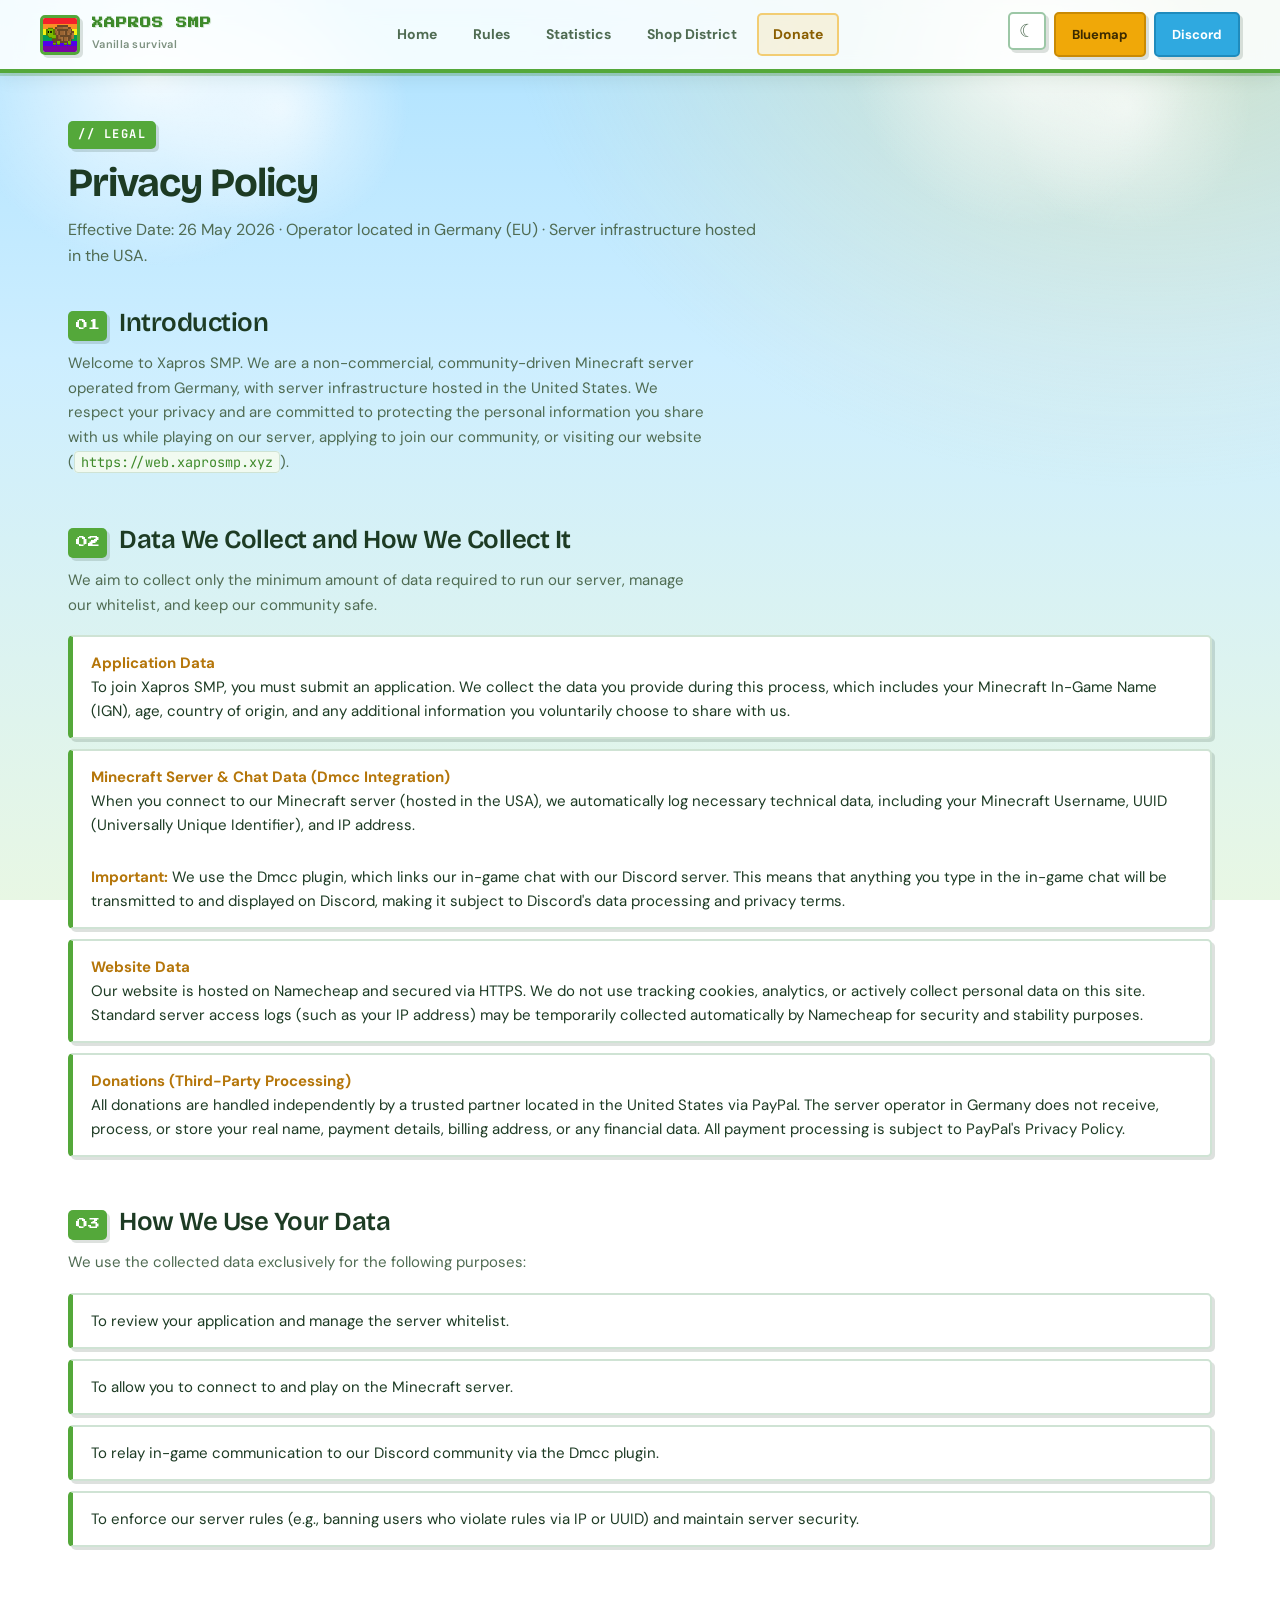
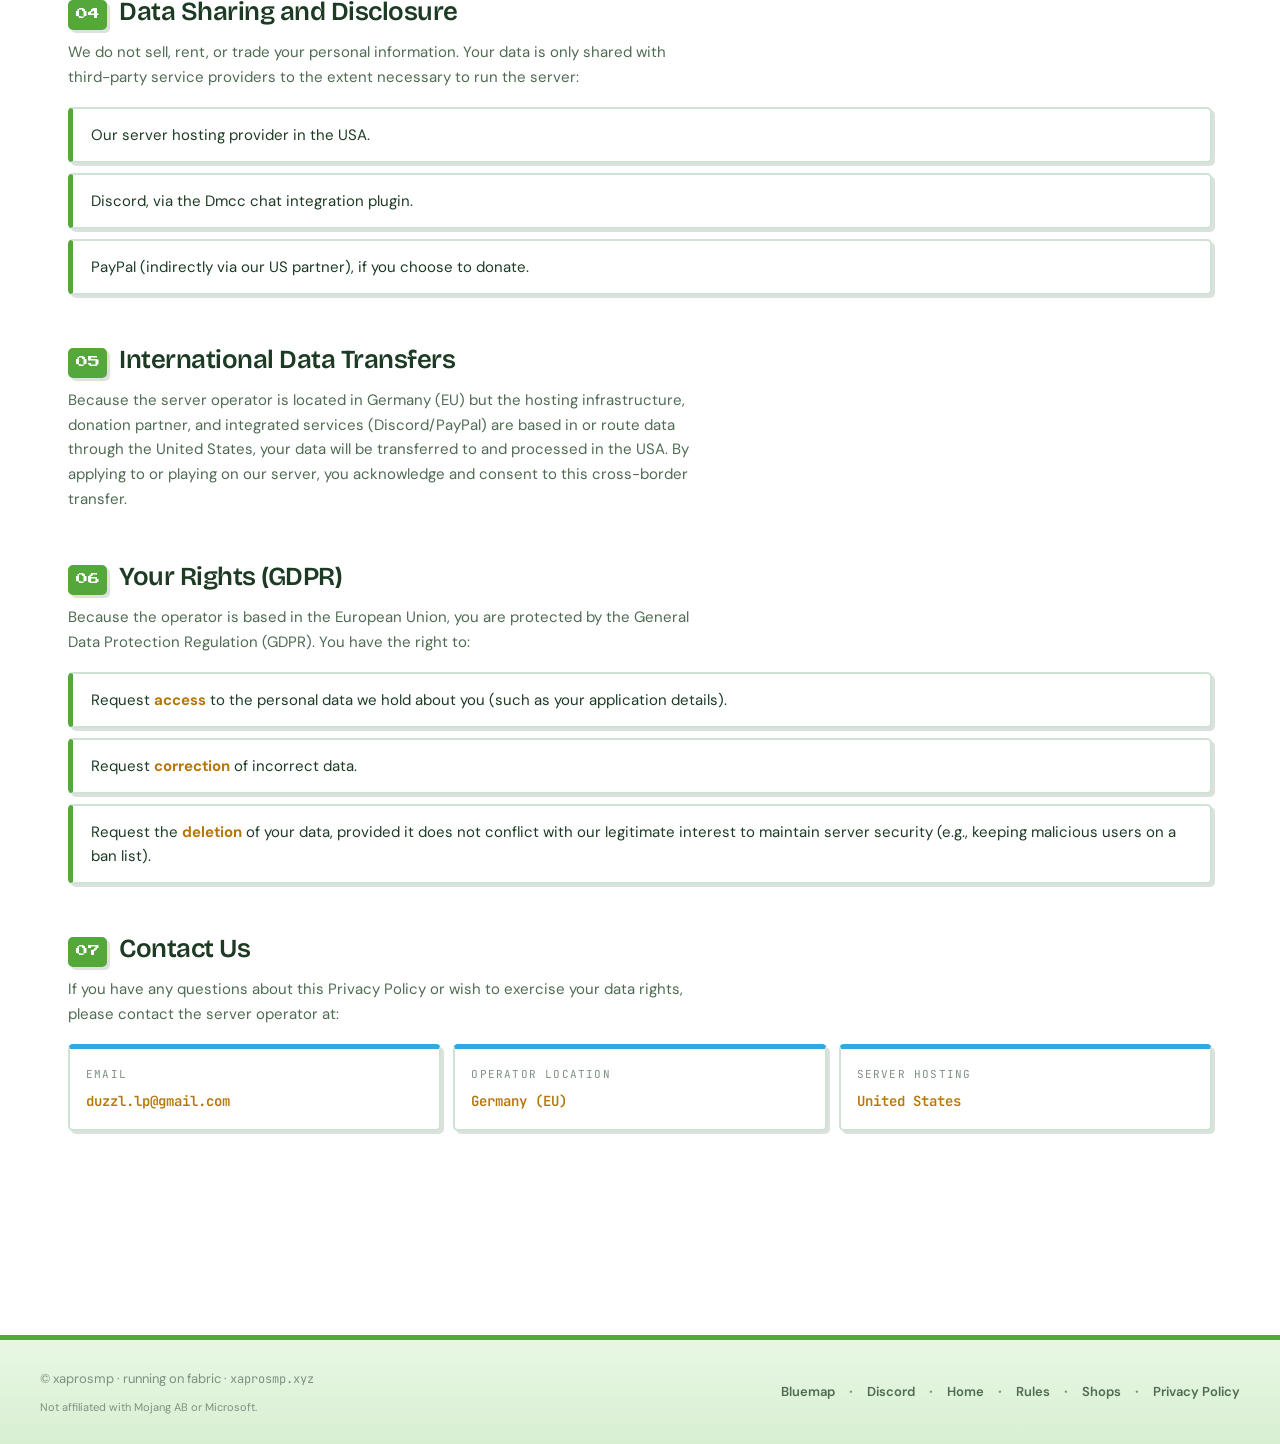
==== privacy/index.html @ b1204904 "Add files via upload" ====
<!DOCTYPE html>
<html lang="en">
<head>
<meta charset="UTF-8">
<meta name="viewport" content="width=device-width, initial-scale=1">
<title>Privacy Policy · xaprosmp</title>
<meta name="description" content="The privacy policy for xapros SMP and its website.">
<link rel="canonical" href="https://web.xaprosmp.xyz/privacy">
<link rel="icon" href="../img/logo.webp">
<link rel="preload" as="image" href="../img/logo.webp">
<link rel="preconnect" href="https://fonts.googleapis.com">
<link rel="preconnect" href="https://fonts.gstatic.com" crossorigin>
<link href="https://fonts.googleapis.com/css2?family=Cormorant+Garamond:wght@600;700&family=Bricolage+Grotesque:opsz,wght@12..96,400;12..96,500;12..96,600;12..96,700&family=DM+Sans:wght@400;500;600;700&family=JetBrains+Mono:wght@400;500&family=Press+Start+2P&display=swap" rel="stylesheet">
<link rel="stylesheet" href="../css/styles.css?v=7">
<script src="../js/theme.js"></script>
</head>
<body>

<header class="topbar">
  <div class="topbar-inner">
    <a href="../index.html" class="brand">
      <img src="../img/logo.webp" alt="xaprosmp logo">
      <div>
        <div class="wordmark">XAPROS SMP</div>
        <div class="tagline">Vanilla survival</div>
      </div>
    </a>
    <button class="nav-toggle" id="nav-toggle" aria-label="Toggle navigation" aria-expanded="false">
      <span></span><span></span><span></span>
    </button>
    <nav class="nav" id="nav">
      <a href="../index.html" class="nav-link">Home</a>
      <a href="../rules/" class="nav-link">Rules</a>
      <a href="../stats/" class="nav-link">Statistics</a>
      <a href="../shops/" class="nav-link">Shop District</a>
      <a href="../donate/" class="nav-link nav-link-gold">Donate</a>
    </nav>
    <div class="topbar-actions">
      <button class="theme-toggle" id="theme-toggle" aria-label="Toggle dark mode" title="Toggle dark mode"></button>
      <a href="https://map.xaprosmp.xyz" target="_blank" rel="noopener" class="btn btn-amber">Bluemap</a>
      <a href="#" target="_blank" rel="noopener" class="btn btn-blurple discord-link">Discord</a>
    </div>
  </div>
</header>

<main>

  <div class="section-head reveal">
    <div class="section-eyebrow">// legal</div>
    <h1 class="section-title">Privacy Policy</h1>
    <p class="section-sub">Effective Date: 26 May 2026 · Operator located in Germany (EU) · Server infrastructure hosted in the USA.</p>
  </div>

  <section class="rules-section reveal">
    <h2><span class="num">01</span> Introduction</h2>
    <p class="lede">Welcome to Xapros SMP. We are a non-commercial, community-driven Minecraft server operated from Germany, with server infrastructure hosted in the United States. We respect your privacy and are committed to protecting the personal information you share with us while playing on our server, applying to join our community, or visiting our website (<code class="inline-code">https://web.xaprosmp.xyz</code>).</p>
  </section>

  <section class="rules-section reveal">
    <h2><span class="num">02</span> Data We Collect and How We Collect It</h2>
    <p class="lede">We aim to collect only the minimum amount of data required to run our server, manage our whitelist, and keep our community safe.</p>

    <ul class="rules-list">
      <li>
        <strong>Application Data</strong><br>
        To join Xapros SMP, you must submit an application. We collect the data you provide during this process, which includes your Minecraft In-Game Name (IGN), age, country of origin, and any additional information you voluntarily choose to share with us.
      </li>
      <li>
        <strong>Minecraft Server &amp; Chat Data (Dmcc Integration)</strong><br>
        When you connect to our Minecraft server (hosted in the USA), we automatically log necessary technical data, including your Minecraft Username, UUID (Universally Unique Identifier), and IP address.
        <br><br>
        <span class="warn" style="display:inline-block;margin-top:4px"><strong>Important:</strong> We use the Dmcc plugin, which links our in-game chat with our Discord server. This means that anything you type in the in-game chat will be transmitted to and displayed on Discord, making it subject to Discord's data processing and privacy terms.</span>
      </li>
      <li>
        <strong>Website Data</strong><br>
        Our website is hosted on Namecheap and secured via HTTPS. We do not use tracking cookies, analytics, or actively collect personal data on this site. Standard server access logs (such as your IP address) may be temporarily collected automatically by Namecheap for security and stability purposes.
      </li>
      <li>
        <strong>Donations (Third-Party Processing)</strong><br>
        All donations are handled independently by a trusted partner located in the United States via PayPal. The server operator in Germany does not receive, process, or store your real name, payment details, billing address, or any financial data. All payment processing is subject to PayPal's Privacy Policy.
      </li>
    </ul>
  </section>

  <section class="rules-section reveal">
    <h2><span class="num">03</span> How We Use Your Data</h2>
    <p class="lede">We use the collected data exclusively for the following purposes:</p>
    <ul class="rules-list">
      <li>To review your application and manage the server whitelist.</li>
      <li>To allow you to connect to and play on the Minecraft server.</li>
      <li>To relay in-game communication to our Discord community via the Dmcc plugin.</li>
      <li>To enforce our server rules (e.g., banning users who violate rules via IP or UUID) and maintain server security.</li>
    </ul>
  </section>

  <section class="rules-section reveal">
    <h2><span class="num">04</span> Data Sharing and Disclosure</h2>
    <p class="lede">We do not sell, rent, or trade your personal information. Your data is only shared with third-party service providers to the extent necessary to run the server:</p>
    <ul class="rules-list">
      <li>Our server hosting provider in the USA.</li>
      <li>Discord, via the Dmcc chat integration plugin.</li>
      <li>PayPal (indirectly via our US partner), if you choose to donate.</li>
    </ul>
  </section>

  <section class="rules-section reveal">
    <h2><span class="num">05</span> International Data Transfers</h2>
    <p class="lede">Because the server operator is located in Germany (EU) but the hosting infrastructure, donation partner, and integrated services (Discord/PayPal) are based in or route data through the United States, your data will be transferred to and processed in the USA. By applying to or playing on our server, you acknowledge and consent to this cross-border transfer.</p>
  </section>

  <section class="rules-section reveal">
    <h2><span class="num">06</span> Your Rights (GDPR)</h2>
    <p class="lede">Because the operator is based in the European Union, you are protected by the General Data Protection Regulation (GDPR). You have the right to:</p>
    <ul class="rules-list">
      <li>Request <strong>access</strong> to the personal data we hold about you (such as your application details).</li>
      <li>Request <strong>correction</strong> of incorrect data.</li>
      <li>Request the <strong>deletion</strong> of your data, provided it does not conflict with our legitimate interest to maintain server security (e.g., keeping malicious users on a ban list).</li>
    </ul>
  </section>

  <section class="rules-section reveal">
    <h2><span class="num">07</span> Contact Us</h2>
    <p class="lede">If you have any questions about this Privacy Policy or wish to exercise your data rights, please contact the server operator at:</p>
    <ul class="info-grid">
      <li class="info-card">
        <div class="key">Email</div>
        <div class="val"><a href="mailto:duzzl.lp@gmail.com">duzzl.lp@gmail.com</a></div>
      </li>
      <li class="info-card">
        <div class="key">Operator location</div>
        <div class="val">Germany (EU)</div>
      </li>
      <li class="info-card">
        <div class="key">Server hosting</div>
        <div class="val">United States</div>
      </li>
    </ul>
  </section>

</main>

<footer class="footer">
  <div class="footer-inner">
    <div>
      © xaprosmp · running on fabric · <code>xaprosmp.xyz</code>
      <div class="disclaimer">Not affiliated with Mojang AB or Microsoft.</div>
    </div>
    <div class="footer-links">
      <a href="https://map.xaprosmp.xyz" target="_blank" rel="noopener">Bluemap</a>
      <a href="#" target="_blank" rel="noopener" class="discord-link">Discord</a>
      <a href="../index.html">Home</a>
      <a href="../rules/">Rules</a>
      <a href="../shops/">Shops</a>
      <a href="../privacy/">Privacy Policy</a>
    </div>
  </div>
</footer>

<script src="../js/config.js"></script>
<script src="../js/nav.js"></script>
</body>
</html>
---- css/styles.css ----
:root {
  /* Bright, friendly Minecraft palette — sky, grass, sun & dirt */
  --bg: #aee2ff;            /* daytime sky blue */
  --bg-2: #d6f0ff;          /* lighter sky */
  --surface: #ffffff;       /* clean white card */
  --surface-2: #f1faf0;     /* soft minty panel */
  --line: #cfe3d4;          /* gentle green-grey border */
  --line-2: #9cc7a6;        /* stronger grass border */

  --text: #1d3b24;          /* deep forest green, very readable */
  --text-dim: #4f6b52;      /* muted leaf */
  --text-faint: #7d9180;    /* faint sage */

  /* "violet" slot is now GRASS GREEN (primary accent) */
  --violet: #54a83a;
  --violet-bright: #3e8a2a;
  --violet-fill: rgba(84, 168, 58, 0.10);
  --violet-fill-hover: rgba(84, 168, 58, 0.20);

  /* "blurple" slot is now SKY / DIAMOND BLUE */
  --blurple: #2fa9e0;
  --blurple-fill: rgba(47, 169, 224, 0.10);
  --blurple-fill-hover: rgba(47, 169, 224, 0.20);

  /* sunny gold */
  --amber: #f0a808;
  --amber-fill: rgba(240, 168, 8, 0.12);
  --amber-fill-hover: rgba(240, 168, 8, 0.24);

  /* "pink" slot is now warm dirt/clay accent */
  --pink: #c98a4b;
  --pink-fill: rgba(201, 138, 75, 0.12);

  --green: #3fae3f;
  --red: #e0552b;

  --display: 'Bricolage Grotesque', ui-sans-serif, system-ui, sans-serif;
  --body: 'DM Sans', ui-sans-serif, system-ui, sans-serif;
  --mono: 'JetBrains Mono', ui-monospace, 'SF Mono', Menlo, monospace;
  --pixel: 'Press Start 2P', monospace;

  --radius: 8px;
  --radius-sm: 5px;

  /* chunky Minecraft-style block shadow */
  --block-shadow: 4px 4px 0 rgba(29, 59, 36, 0.18);
  --block-shadow-sm: 3px 3px 0 rgba(29, 59, 36, 0.15);

  /* Hardcoded white used by buttons/cards — exposed so dark mode can override */
  --card-bg: #ffffff;
  --btn-bg: #ffffff;
  --on-accent: #ffffff;
}

/* ── Dark theme ───────────────────────────────────────────────────── */
[data-theme="dark"] {
  --bg: #0f1a14;            /* deep night forest */
  --bg-2: #16241b;          /* slightly lighter panel */
  --surface: #1c2a22;       /* dark card */
  --surface-2: #20301f;     /* dark minty panel */
  --line: #2f4435;          /* muted green-grey border */
  --line-2: #3f5e48;        /* stronger grass border */

  --text: #e6f0e6;          /* soft off-white green */
  --text-dim: #a7c0a8;      /* muted leaf */
  --text-faint: #bfd0c0;    /* light sage, readable on dark surfaces */

  --violet: #6fcf52;
  --violet-bright: #8be06a;
  --violet-fill: rgba(111, 207, 82, 0.14);
  --violet-fill-hover: rgba(111, 207, 82, 0.24);

  --blurple: #4db8e8;
  --blurple-fill: rgba(77, 184, 232, 0.14);
  --blurple-fill-hover: rgba(77, 184, 232, 0.24);

  --amber: #ffc233;
  --amber-fill: rgba(255, 194, 51, 0.14);
  --amber-fill-hover: rgba(255, 194, 51, 0.26);

  --pink: #d9a066;
  --pink-fill: rgba(217, 160, 102, 0.14);

  --green: #5dd06a;
  --red: #ff6b4a;

  --block-shadow: 4px 4px 0 rgba(0, 0, 0, 0.45);
  --block-shadow-sm: 3px 3px 0 rgba(0, 0, 0, 0.4);

  --card-bg: #1c2a22;
  --btn-bg: #22332a;
  --on-accent: #0f1a14;
}

[data-theme="dark"] body {
  background: linear-gradient(180deg, #0f1a14 0%, #142019 40%, #16241b 100%);
}

[data-theme="dark"] body::before {
  background:
    radial-gradient(circle at 12% 8%, rgba(255, 255, 255, 0.06), transparent 14%),
    radial-gradient(circle at 22% 12%, rgba(255, 255, 255, 0.04), transparent 10%),
    radial-gradient(circle at 80% 6%, rgba(255, 255, 255, 0.05), transparent 13%),
    radial-gradient(circle at 88% 12%, rgba(255, 255, 255, 0.03), transparent 9%),
    radial-gradient(ellipse at 90% -5%, rgba(255, 224, 130, 0.10), transparent 40%);
}

[data-theme="dark"] .topbar {
  background: rgba(28, 42, 34, 0.88);
}

/* Override hardcoded whites */
[data-theme="dark"] .btn { background: var(--btn-bg); }
[data-theme="dark"] .btn-ghost { background: var(--btn-bg); }
[data-theme="dark"] .hero-logo { background: var(--card-bg); }
[data-theme="dark"] .status-card { background: var(--card-bg); }
[data-theme="dark"] .vote-block {
  background: linear-gradient(135deg, #16241b, #1c2a22);
}
[data-theme="dark"] .footer {
  background: linear-gradient(180deg, #16241b, #0f1a14);
}

/* These buttons use a dark surface in the dark theme, so match their labels
   to the light navigation text instead of the dark accent-text colour. */
[data-theme="dark"] .btn-violet,
[data-theme="dark"] .btn-violet:hover,
[data-theme="dark"] .btn-blurple,
[data-theme="dark"] .btn-blurple:hover,
[data-theme="dark"] .btn-amber,
[data-theme="dark"] .btn-amber:hover { color: var(--text-dim); }

/* A few labels use dark gold in the light theme. Use the bright accent instead
   when their background is dark, so they remain readable. */
[data-theme="dark"] .nav-link-gold { color: var(--amber) !important; }
[data-theme="dark"] .rules-list li strong,
[data-theme="dark"] .info-card .val,
[data-theme="dark"] .info-card .val a { color: var(--amber); }

/* Amber CTA cards keep their bright background, so they retain dark text. */
[data-theme="dark"] .cta-amber { color: #2a1d00; }

/* Theme toggle button */
.theme-toggle {
  display: inline-flex;
  align-items: center;
  justify-content: center;
  width: 38px;
  height: 38px;
  padding: 0;
  font-size: 18px;
  line-height: 1;
  background: var(--btn-bg);
  border: 2px solid var(--line-2);
  border-radius: var(--radius-sm);
  color: var(--text-dim);
  cursor: pointer;
  box-shadow: var(--block-shadow-sm);
  transition: border-color 0.15s ease, color 0.15s ease, transform 0.15s ease;
}
.theme-toggle:hover {
  color: var(--amber);
  border-color: var(--amber);
  transform: translateY(-2px);
}
.theme-toggle:active { transform: translateY(0); }

* { box-sizing: border-box; margin: 0; padding: 0; }

html { scroll-behavior: smooth; }

body {
  background: linear-gradient(180deg, #aee2ff 0%, #cdeeff 40%, #e8f7e4 100%);
  background-attachment: fixed;
  color: var(--text);
  font-family: var(--body);
  font-size: 15px;
  line-height: 1.65;
  min-height: 100vh;
  overflow-x: hidden;
  -webkit-font-smoothing: antialiased;
}

/* Soft drifting clouds + sunshine glow */
body::before {
  content: '';
  position: fixed;
  inset: 0;
  background:
    radial-gradient(circle at 12% 8%, rgba(255, 255, 255, 0.85), transparent 14%),
    radial-gradient(circle at 22% 12%, rgba(255, 255, 255, 0.65), transparent 10%),
    radial-gradient(circle at 80% 6%, rgba(255, 255, 255, 0.8), transparent 13%),
    radial-gradient(circle at 88% 12%, rgba(255, 255, 255, 0.6), transparent 9%),
    radial-gradient(ellipse at 90% -5%, rgba(255, 224, 130, 0.45), transparent 40%);
  pointer-events: none;
  z-index: 0;
}

main, header, footer { position: relative; z-index: 1; }

a { color: var(--violet-bright); text-decoration: none; font-weight: 600; }
a:not(.btn):not(.cta-card):not(.nav-link):not(.brand):hover { color: var(--amber); }

.topbar {
  position: sticky;
  top: 0;
  background: rgba(255, 255, 255, 0.85);
  backdrop-filter: blur(10px) saturate(130%);
  -webkit-backdrop-filter: blur(10px) saturate(130%);
  border-bottom: 4px solid var(--violet);
  box-shadow: 0 3px 0 rgba(62, 138, 42, 0.25), 0 6px 16px rgba(29, 59, 36, 0.08);
  z-index: 100;
  padding: 12px 28px;
}

.topbar-inner {
  max-width: 1200px;
  margin: 0 auto;
  display: flex;
  align-items: center;
  gap: 24px;
}

.brand {
  display: flex;
  align-items: center;
  gap: 12px;
  text-decoration: none;
  color: var(--text);
}

.brand img {
  width: 40px;
  height: 40px;
  border-radius: var(--radius-sm);
  image-rendering: pixelated;
  border: 3px solid var(--violet);
  box-shadow: var(--block-shadow-sm);
}

.brand .wordmark {
  font-family: var(--pixel);
  font-size: 11px;
  letter-spacing: 1px;
  color: var(--violet-bright);
  line-height: 1.3;
  text-shadow: 1px 1px 0 rgba(62, 138, 42, 0.18);
}

.brand .tagline {
  font-size: 11px;
  color: var(--text-faint);
  margin-top: 4px;
  letter-spacing: 0.3px;
}

.nav {
  display: flex;
  gap: 4px;
  flex: 1;
  justify-content: center;
}

.nav-link {
  font-family: var(--body);
  font-size: 14px;
  padding: 8px 14px;
  color: var(--text-dim);
  border: 2px solid transparent;
  border-radius: var(--radius-sm);
  transition: all 0.15s;
  font-weight: 700;
}

.nav-link:hover {
  color: var(--violet-bright);
  background: var(--violet-fill);
  border-color: var(--line-2);
}

.nav-link.active {
  color: var(--on-accent);
  background: var(--violet);
  border-color: var(--violet-bright);
  box-shadow: var(--block-shadow-sm);
}

.nav-link-gold {
  color: #8a5e00 !important;
  background: var(--amber-fill) !important;
  border-color: rgba(240, 168, 8, 0.5) !important;
  font-weight: 700 !important;
}
.nav-link-gold:hover {
  background: var(--amber) !important;
  border-color: #c98a04 !important;
  color: #3b2a00 !important;
}
.nav-link-gold.active {
  background: var(--amber) !important;
  border-color: #c98a04 !important;
  color: #3b2a00 !important;
}

.topbar-actions { display: flex; gap: 8px; }

.btn {
  display: inline-flex;
  align-items: center;
  gap: 8px;
  font-family: var(--body);
  font-size: 13px;
  font-weight: 700;
  padding: 10px 16px;
  border: 2px solid rgba(29, 59, 36, 0.25);
  border-radius: var(--radius-sm);
  cursor: pointer;
  box-shadow: var(--block-shadow-sm);
  transition: background-color 0.12s, border-color 0.12s, color 0.12s,
    transform 0.08s, box-shadow 0.08s;
  white-space: nowrap;
  text-decoration: none;
  background: var(--btn-bg);
  color: var(--text);
}

.btn:hover { filter: brightness(1.06); }
.btn:active {
  transform: translate(3px, 3px);
  box-shadow: 0 0 0 rgba(29, 59, 36, 0);
}

.btn-violet {
  border-color: #3e8a2a;
  background: var(--violet);
  color: var(--on-accent);
}
.btn-violet:hover { background: #62bd45; color: var(--on-accent); }

.btn-blurple {
  border-color: #1f8bbd;
  background: var(--blurple);
  color: var(--on-accent);
}
.btn-blurple:hover { background: #45b9ec; color: var(--on-accent); }

.btn-amber {
  border-color: #c98a04;
  background: var(--amber);
  color: #3b2a00;
}
.btn-amber:hover { background: #ffbe1f; color: #3b2a00; }

.btn-ghost {
  border-color: var(--line-2);
  background: var(--btn-bg);
  color: var(--text-dim);
}
.btn-ghost:hover { border-color: var(--violet); color: var(--violet-bright); }

.btn-lg { padding: 15px 24px; font-size: 15px; border-radius: var(--radius); }

main {
  max-width: 1200px;
  margin: 0 auto;
  padding: 48px 28px 80px;
}

.hero {
  display: grid;
  grid-template-columns: 1fr auto;
  align-items: center;
  gap: 32px;
  margin-bottom: 48px;
}

.hero-text h1 {
  font-family: var(--display);
  font-size: 56px;
  font-weight: 700;
  line-height: 1.05;
  letter-spacing: -1.5px;
  margin-bottom: 14px;
  color: var(--text);
  text-shadow: 2px 2px 0 rgba(84, 168, 58, 0.18);
}

.hero-text p {
  font-size: 17px;
  color: var(--text-dim);
  max-width: 56ch;
  margin-bottom: 24px;
}

.hero-text .accent {
  color: var(--violet-bright);
  font-weight: 700;
}

.hero-actions { display: flex; gap: 10px; flex-wrap: wrap; }

.hero-logo {
  width: 168px;
  height: 168px;
  border-radius: var(--radius);
  border: 4px solid var(--violet);
  image-rendering: pixelated;
  background: var(--card-bg);
  box-shadow:
    var(--block-shadow),
    0 14px 34px rgba(84, 168, 58, 0.22);
}

.status-card {
  background: var(--card-bg);
  border: 3px solid var(--line-2);
  border-radius: var(--radius);
  padding: 16px 22px;
  display: flex;
  align-items: center;
  justify-content: center;
  gap: 18px;
  flex-wrap: wrap;
  margin-bottom: 48px;
  box-shadow: var(--block-shadow);
}

.status-pill {
  display: inline-flex;
  align-items: center;
  gap: 10px;
  padding: 8px 16px;
  border: 2px solid var(--line-2);
  background: var(--surface-2);
  border-radius: 999px;
  font-size: 13px;
  font-weight: 700;
  color: var(--text-dim);
  transition: all 0.2s;
}

.status-pill.online {
  border-color: rgba(74, 222, 128, 0.5);
  color: var(--green);
  background: rgba(74, 222, 128, 0.06);
}

.status-pill.offline {
  border-color: rgba(239, 68, 68, 0.5);
  color: var(--red);
  background: rgba(239, 68, 68, 0.06);
}

.status-pill.checking { color: var(--text-faint); }

.status-dot {
  width: 9px;
  height: 9px;
  border-radius: 50%;
  background: currentColor;
  box-shadow: 0 0 0 3px transparent;
}

.status-pill.online .status-dot {
  box-shadow: 0 0 0 0 rgba(74, 222, 128, 0.6);
  animation: glow 1.8s ease-in-out infinite;
}

@keyframes glow {
  0%, 100% { box-shadow: 0 0 6px var(--green), 0 0 0 0 rgba(74, 222, 128, 0.5); }
  50% { box-shadow: 0 0 12px var(--green), 0 0 0 6px rgba(74, 222, 128, 0); }
}

.ip-block {
  display: flex;
  align-items: center;
  gap: 10px;
  flex-wrap: wrap;
}

.ip-label {
  font-size: 11px;
  color: var(--text-faint);
  text-transform: uppercase;
  letter-spacing: 1.2px;
  font-weight: 600;
}

.ip-block code {
  font-family: var(--mono);
  font-size: 14px;
  background: var(--bg);
  border: 1px solid var(--line);
  border-radius: var(--radius-sm);
  padding: 6px 12px;
  color: var(--amber);
}

.copy-btn {
  font-family: var(--body);
  font-size: 12px;
  padding: 6px 10px;
  background: transparent;
  border: 1px solid var(--line);
  border-radius: var(--radius-sm);
  color: var(--text-dim);
  cursor: pointer;
  transition: all 0.15s;
  font-weight: 500;
}
.copy-btn:hover { color: var(--violet-bright); border-color: var(--violet); }
.copy-btn.copied { color: var(--green); border-color: var(--green); }

.cta-grid {
  display: grid;
  grid-template-columns: 2fr 1fr 1fr;
  gap: 14px;
  margin-bottom: 56px;
}

.cta-card {
  display: flex;
  flex-direction: column;
  gap: 6px;
  padding: 24px;
  border: 3px solid;
  border-radius: var(--radius);
  text-decoration: none;
  box-shadow: var(--block-shadow);
  transition: filter 0.15s ease,
    transform 0.18s cubic-bezier(0.34, 1.56, 0.64, 1), box-shadow 0.12s ease;
}

.cta-card:hover { transform: translateY(-4px); filter: brightness(1.05); box-shadow: 6px 8px 0 rgba(29, 59, 36, 0.2); }
.cta-card:active { transform: translate(3px, 3px); box-shadow: 0 0 0 rgba(29, 59, 36, 0); }

.cta-blurple {
  border-color: #1f8bbd;
  background: var(--blurple);
  color: var(--on-accent);
}

.cta-amber {
  border-color: #c98a04;
  background: var(--amber);
  color: #3b2a00;
}

.cta-violet {
  border-color: #3e8a2a;
  background: var(--violet);
  color: var(--on-accent);
}

.cta-card .cta-eyebrow {
  font-family: var(--mono);
  font-size: 11px;
  letter-spacing: 1.2px;
  text-transform: uppercase;
  opacity: 0.85;
  font-weight: 700;
}

.cta-card h3 {
  font-family: var(--display);
  font-size: 22px;
  font-weight: 700;
  letter-spacing: -0.4px;
  line-height: 1.15;
}

.cta-card p {
  font-size: 13px;
  opacity: 0.92;
  margin-top: 4px;
}

.cta-card.cta-large h3 { font-size: 28px; }
.cta-card.cta-large p { font-size: 14px; }

.section-head {
  margin-bottom: 32px;
}

.section-eyebrow {
  display: inline-block;
  font-family: var(--mono);
  font-size: 12px;
  letter-spacing: 1.5px;
  text-transform: uppercase;
  color: var(--on-accent);
  background: var(--violet);
  padding: 4px 10px;
  border-radius: var(--radius-sm);
  margin-bottom: 12px;
  font-weight: 700;
  box-shadow: var(--block-shadow-sm);
}

.section-title {
  font-family: var(--display);
  font-size: 40px;
  font-weight: 700;
  letter-spacing: -1px;
  line-height: 1.1;
  margin-bottom: 12px;
}

.section-sub {
  color: var(--text-dim);
  max-width: 64ch;
  font-size: 16px;
}

.about-grid {
  display: grid;
  grid-template-columns: repeat(3, 1fr);
  gap: 16px;
  margin-bottom: 48px;
}

.about-card {
  background: var(--surface);
  border: 3px solid var(--line-2);
  border-radius: var(--radius);
  padding: 22px;
  box-shadow: var(--block-shadow);
  transition: transform 0.18s cubic-bezier(0.34, 1.56, 0.64, 1),
    border-color 0.18s ease, box-shadow 0.12s ease;
}

.about-card:hover {
  transform: translateY(-4px);
  border-color: var(--violet);
  box-shadow: 6px 8px 0 rgba(29, 59, 36, 0.18);
}

.about-card h4 {
  font-family: var(--display);
  font-size: 19px;
  font-weight: 700;
  margin-bottom: 8px;
  color: var(--violet-bright);
}

.about-card p { font-size: 14px; color: var(--text-dim); line-height: 1.65; }

.rules-section { margin-bottom: 44px; }

.rules-section h2 {
  font-family: var(--display);
  font-size: 26px;
  font-weight: 600;
  letter-spacing: -0.5px;
  margin-bottom: 6px;
  color: var(--text);
  display: flex;
  align-items: baseline;
  gap: 12px;
}

.rules-section h2 .num {
  font-family: var(--pixel);
  font-size: 12px;
  color: var(--on-accent);
  background: var(--violet);
  padding: 5px 8px;
  border-radius: var(--radius-sm);
  font-weight: 400;
  box-shadow: var(--block-shadow-sm);
}

.rules-section h3 {
  font-family: var(--display);
  font-size: 18px;
  font-weight: 600;
  margin: 18px 0 10px;
  color: var(--violet-bright);
}

.rules-section h3.h3-spaced { margin-top: 24px; }

.rules-section .lede {
  color: var(--text-dim);
  margin-bottom: 18px;
  max-width: 64ch;
}

.rules-section .lede strong { color: var(--amber); }

.rules-list {
  list-style: none;
  display: grid;
  gap: 10px;
}

.rules-list li {
  background: var(--surface);
  border: 2px solid var(--line);
  border-left: 5px solid var(--violet);
  border-radius: var(--radius-sm);
  padding: 14px 18px;
  color: var(--text);
  font-size: 15px;
  line-height: 1.6;
  box-shadow: var(--block-shadow-sm);
  transition: border-left-width 0.15s ease, transform 0.15s ease,
    border-color 0.15s ease;
}

.rules-list li:hover {
  transform: translateX(4px);
  border-color: var(--line-2);
  border-left-width: 8px;
}

.rules-list li.warn {
  border-color: #e8b84b;
  border-left-color: var(--amber);
  background: var(--amber-fill);
}

.rules-list li strong { color: #b5760a; font-weight: 700; }
.rules-list li a { color: var(--violet-bright); text-decoration: underline; text-underline-offset: 3px; }
.rules-list li a:hover { color: var(--amber); }

.inline-code {
  font-family: var(--mono);
  background: var(--surface-2);
  border: 1px solid var(--line);
  padding: 1px 6px;
  border-radius: 4px;
  color: var(--violet-bright);
  font-size: 0.9em;
}

.mods-grid {
  display: grid;
  grid-template-columns: repeat(2, 1fr);
  gap: 8px 16px;
  list-style: none;
}

.mods-grid li {
  background: var(--surface);
  border: 2px solid var(--line);
  border-radius: var(--radius-sm);
  padding: 12px 16px;
  font-size: 14px;
  box-shadow: var(--block-shadow-sm);
  transition: transform 0.15s ease, border-color 0.15s ease;
}

.mods-grid li:hover { transform: translateY(-2px); border-color: var(--violet); }

.mods-grid li strong {
  display: block;
  color: var(--violet-bright);
  font-weight: 700;
  font-size: 14px;
  margin-bottom: 2px;
}

.mods-grid li span { color: var(--text-dim); font-size: 13px; }

.info-grid {
  display: grid;
  grid-template-columns: repeat(auto-fit, minmax(220px, 1fr));
  gap: 12px;
  list-style: none;
}

.info-card {
  background: var(--surface);
  border: 2px solid var(--line);
  border-top: 5px solid var(--blurple);
  border-radius: var(--radius-sm);
  padding: 16px;
  box-shadow: var(--block-shadow-sm);
}

.info-card .key {
  font-family: var(--mono);
  font-size: 11px;
  text-transform: uppercase;
  letter-spacing: 1.2px;
  color: var(--text-faint);
  margin-bottom: 6px;
}

.info-card .val {
  font-family: var(--mono);
  font-size: 14px;
  color: #b5760a;
  font-weight: 600;
  word-break: break-all;
}

.info-card .val.text {
  color: var(--text);
  font-family: var(--body);
  font-size: 13px;
  line-height: 1.5;
}

.info-card .val a { color: #b5760a; }

.vote-block {
  background: linear-gradient(135deg, #eafbe4, #fff7e0);
  border: 3px solid var(--violet);
  border-radius: var(--radius);
  padding: 26px;
  text-align: center;
  box-shadow: var(--block-shadow);
}

.vote-block h3 {
  font-family: var(--display);
  font-size: 24px;
  font-weight: 700;
  margin-bottom: 6px;
  color: var(--violet-bright);
}

.vote-block p { color: var(--text-dim); margin-bottom: 16px; }

.vote-block .vote-actions { display: flex; gap: 10px; justify-content: center; flex-wrap: wrap; }

.shop-controls {
  display: flex;
  flex-direction: column;
  gap: 14px;
  margin-bottom: 28px;
}

.search-wrap {
  position: relative;
}

.search-icon {
  position: absolute;
  left: 16px;
  top: 50%;
  transform: translateY(-50%);
  color: var(--text-faint);
  font-size: 16px;
  pointer-events: none;
}

.shop-search {
  width: 100%;
  background: var(--surface);
  border: 3px solid var(--line-2);
  border-radius: var(--radius);
  color: var(--text);
  font-family: var(--body);
  font-size: 15px;
  font-weight: 500;
  padding: 14px 16px 14px 44px;
  outline: none;
  box-shadow: var(--block-shadow-sm);
  transition: border-color 0.15s, box-shadow 0.15s;
}

.shop-search:focus {
  border-color: var(--violet);
  box-shadow: 4px 4px 0 rgba(84, 168, 58, 0.25);
}

.shop-search::placeholder { color: var(--text-faint); }

.tag-filters {
  display: flex;
  flex-wrap: wrap;
  gap: 6px;
  align-items: center;
}

.tag-label {
  font-family: var(--mono);
  font-size: 11px;
  text-transform: uppercase;
  letter-spacing: 1px;
  color: var(--text-faint);
  margin-right: 4px;
  font-weight: 500;
}

.tag-chip {
  font-family: var(--body);
  font-size: 12px;
  padding: 5px 12px;
  border: 2px solid var(--line);
  background: var(--surface);
  color: var(--text-dim);
  border-radius: 999px;
  cursor: pointer;
  transition: all 0.12s;
  font-weight: 700;
}

.tag-chip:hover { color: var(--violet-bright); border-color: var(--violet); }

.tag-chip.active {
  background: var(--violet);
  border-color: var(--violet-bright);
  color: var(--on-accent);
}

.shop-meta-row {
  display: flex;
  justify-content: space-between;
  align-items: center;
  margin-bottom: 16px;
  padding-bottom: 14px;
  border-bottom: 1px solid var(--line);
  font-size: 13px;
  color: var(--text-faint);
}

.shop-meta-row .legend { display: flex; gap: 14px; flex-wrap: wrap; }
.shop-meta-row .legend span { display: inline-flex; align-items: center; gap: 6px; }
.shop-meta-row .legend .dot {
  width: 8px;
  height: 8px;
  border-radius: 2px;
  display: inline-block;
}
.shop-meta-row .legend .dot.spec { background: var(--amber); }
.shop-meta-row .legend .dot.gen { background: var(--text-faint); }

.shop-grid {
  display: grid;
  grid-template-columns: repeat(auto-fill, minmax(290px, 1fr));
  gap: 14px;
}

.shop-card {
  background: var(--surface);
  border: 2px solid var(--line);
  border-radius: var(--radius);
  padding: 18px;
  display: flex;
  flex-direction: column;
  gap: 12px;
  box-shadow: var(--block-shadow-sm);
  transition: transform 0.12s, border-color 0.15s, box-shadow 0.12s;
}

.shop-card:hover { transform: translateY(-3px); border-color: var(--line-2); box-shadow: var(--block-shadow); }

.shop-card.specialized {
  border-left: 6px solid var(--amber);
}
.shop-card.specialized:hover { border-color: var(--amber); border-left-color: var(--amber); }

.shop-card.general {
  border-left: 6px solid var(--blurple);
}
.shop-card.general:hover { border-color: var(--violet); border-left-color: var(--violet); }

.shop-head {
  display: flex;
  justify-content: space-between;
  align-items: flex-start;
  gap: 10px;
}

.shop-name {
  font-family: var(--display);
  font-size: 19px;
  font-weight: 600;
  letter-spacing: -0.3px;
  line-height: 1.2;
  color: var(--text);
}

.shop-badge {
  font-family: var(--mono);
  font-size: 10px;
  padding: 3px 8px;
  border-radius: 999px;
  text-transform: uppercase;
  letter-spacing: 1px;
  flex-shrink: 0;
  font-weight: 500;
}

.badge-spec {
  border: 1px solid var(--amber);
  color: var(--amber);
  background: var(--amber-fill);
}

.badge-gen {
  border: 1px solid var(--line-2);
  color: var(--text-dim);
  background: var(--bg-2);
}

.shop-meta {
  font-size: 13px;
  color: var(--text-dim);
  display: flex;
  flex-direction: column;
  gap: 6px;
}

.shop-meta .row { display: flex; gap: 8px; align-items: center; }

.shop-meta .key {
  font-family: var(--mono);
  font-size: 10px;
  text-transform: uppercase;
  letter-spacing: 1px;
  color: var(--text-faint);
  width: 56px;
  flex-shrink: 0;
}

.shop-meta .owner { color: var(--violet-bright); font-weight: 500; }

.shop-tags {
  display: flex;
  flex-wrap: wrap;
  gap: 4px;
  flex: 1;
}

.shop-tag {
  font-size: 11px;
  padding: 2px 8px;
  background: var(--bg-2);
  border: 1px solid var(--line);
  border-radius: 999px;
  color: var(--text-dim);
}

.shop-items {
  border-top: 1px dashed var(--line);
  padding-top: 12px;
  font-size: 13px;
  color: var(--text-dim);
}

.shop-items .label {
  font-family: var(--mono);
  font-size: 10px;
  text-transform: uppercase;
  letter-spacing: 1px;
  color: var(--text-faint);
  margin-bottom: 8px;
  display: block;
}

.item-list {
  display: flex;
  flex-wrap: wrap;
  gap: 4px 6px;
}

.item-list .item {
  background: var(--bg-2);
  border: 1px solid var(--line);
  padding: 2px 8px;
  border-radius: 4px;
  font-size: 12px;
  color: var(--text);
}

.item-list .item.more {
  color: var(--text-faint);
  background: transparent;
  border-style: dashed;
}

.item-list mark {
  background: rgba(251, 191, 36, 0.25);
  color: var(--amber);
  padding: 0 2px;
  border-radius: 2px;
}

.shop-empty {
  text-align: center;
  padding: 60px 20px;
  color: var(--text-faint);
  border: 1px dashed var(--line);
  border-radius: var(--radius);
  font-size: 15px;
}

.results-count {
  font-family: var(--mono);
  font-size: 12px;
  color: var(--text-faint);
  text-transform: uppercase;
  letter-spacing: 1px;
}

.results-count strong { color: var(--violet-bright); font-weight: 600; }

.footer {
  border-top: 5px solid var(--violet);
  margin-top: 80px;
  padding: 28px;
  background: linear-gradient(180deg, #e8f7e4, #d8efd2);
  color: var(--text-dim);
}

.footer-inner {
  max-width: 1200px;
  margin: 0 auto;
  display: flex;
  justify-content: space-between;
  align-items: center;
  flex-wrap: wrap;
  gap: 14px;
  font-size: 13px;
  color: var(--text-faint);
}

.footer-inner code {
  font-family: var(--mono);
  font-size: 12px;
}

.footer-links { display: flex; align-items: center; flex-wrap: wrap; gap: 14px; }
.footer-links > *:not(:last-child) { display: inline-flex; align-items: center; }
.footer-links > *:not(:last-child)::after {
  content: "·";
  margin-left: 14px;
  color: var(--text-faint);
  font-size: 16px;
  line-height: 1;
  pointer-events: none;
}
.footer-links a { color: var(--text-dim); }
.footer-links a:hover { color: var(--violet-bright); }

.disclaimer {
  font-size: 11px;
  color: var(--text-faint);
  margin-top: 8px;
}

.disclaimer code {
  font-family: var(--mono);
  font-size: 11px;
  color: var(--violet-bright);
}

@media (max-width: 860px) {
  .topbar { padding: 12px 16px; }
  .topbar-inner { flex-wrap: wrap; gap: 12px; }
  .nav { order: 3; flex-basis: 100%; justify-content: flex-start; overflow-x: auto; padding-bottom: 4px; }
  .nav-link { font-size: 13px; padding: 7px 11px; flex-shrink: 0; }
  .topbar-actions { margin-left: auto; }
  .btn { font-size: 12px; padding: 7px 11px; }

  main { padding: 32px 16px 60px; }

  .hero { grid-template-columns: 1fr; gap: 20px; }
  .hero-text h1 { font-size: 38px; letter-spacing: -1px; }
  .hero-text p { font-size: 15px; }
  .hero-logo { width: 110px; height: 110px; justify-self: start; }

  .status-card { padding: 14px; }
  .cta-grid { grid-template-columns: 1fr; }
  .about-grid { grid-template-columns: 1fr; }
  .mods-grid { grid-template-columns: 1fr; }
  .section-title { font-size: 28px; }
  .cta-card.cta-large h3 { font-size: 22px; }
}

/* ── Smooth interactions & motion ─────────────────────────────────── */

/* Logo / brand polish */
.brand img { transition: transform 0.25s cubic-bezier(0.34, 1.56, 0.64, 1); }
.brand:hover img { transform: rotate(-4deg) scale(1.06); }

.hero-logo {
  transition: transform 0.4s cubic-bezier(0.34, 1.56, 0.64, 1),
    box-shadow 0.4s ease;
}
.hero-logo:hover {
  transform: translateY(-4px) rotate(2deg);
  box-shadow:
    0 0 0 1px rgba(167, 139, 250, 0.25),
    0 20px 50px rgba(167, 139, 250, 0.28),
    0 6px 16px rgba(0, 0, 0, 0.45);
}

/* Buttons get a gentle lift */
.btn { transition: background-color 0.15s ease, border-color 0.15s ease,
  color 0.15s ease, transform 0.15s cubic-bezier(0.34, 1.56, 0.64, 1),
  box-shadow 0.15s ease; }
.btn:hover { transform: translateY(-2px); box-shadow: 0 6px 18px rgba(0, 0, 0, 0.22); }
.btn:active { transform: translateY(0); }

/* Animated underline for footer & inline links */
.footer-links a { position: relative; }
.footer-links a::before {
  content: '';
  position: absolute;
  left: 0;
  bottom: -2px;
  width: 100%;
  height: 1px;
  background: var(--violet-bright);
  transform: scaleX(0);
  transform-origin: left;
  transition: transform 0.22s ease;
}
.footer-links a:hover::before { transform: scaleX(1); }

/* Scroll-reveal */
.reveal {
  opacity: 0;
  transform: translateY(18px);
  transition: opacity 0.6s ease, transform 0.6s cubic-bezier(0.22, 1, 0.36, 1);
  will-change: opacity, transform;
}
.reveal.is-visible {
  opacity: 1;
  transform: none;
}

/* Stagger children within a revealed grid */
.cta-grid.is-visible .cta-card,
.about-grid.is-visible .about-card { /* placeholder for grid-level reveals */ }

/* ── Mobile navigation toggle ─────────────────────────────────────── */
.nav-toggle {
  display: none;
  flex-direction: column;
  justify-content: center;
  gap: 5px;
  width: 40px;
  height: 38px;
  padding: 8px;
  background: transparent;
  border: 1px solid var(--line);
  border-radius: var(--radius-sm);
  cursor: pointer;
  transition: border-color 0.15s ease, background-color 0.15s ease;
}
.nav-toggle:hover { border-color: var(--line-2); background: var(--surface); }
.nav-toggle span {
  display: block;
  height: 2px;
  width: 100%;
  background: var(--text-dim);
  border-radius: 2px;
  transition: transform 0.25s ease, opacity 0.2s ease, background-color 0.15s ease;
}
.nav-toggle[aria-expanded="true"] span:nth-child(1) { transform: translateY(7px) rotate(45deg); }
.nav-toggle[aria-expanded="true"] span:nth-child(2) { opacity: 0; }
.nav-toggle[aria-expanded="true"] span:nth-child(3) { transform: translateY(-7px) rotate(-45deg); }

@media (max-width: 860px) {
  .nav-toggle { display: flex; order: 2; margin-left: auto; }
  .topbar-actions { order: 3; }

  /* Collapsible nav */
  .nav {
    order: 4;
    flex-basis: 100%;
    flex-direction: column;
    justify-content: flex-start;
    gap: 4px;
    overflow: hidden;
    max-height: 0;
    opacity: 0;
    padding-bottom: 0;
    transition: max-height 0.3s ease, opacity 0.25s ease, padding-bottom 0.25s ease;
  }
  .nav.open {
    max-height: 320px;
    opacity: 1;
    padding-bottom: 4px;
  }
  .nav-link { width: 100%; }
}

/* ── Respect reduced motion ───────────────────────────────────────── */
@media (prefers-reduced-motion: reduce) {
  *,
  *::before,
  *::after {
    animation-duration: 0.001ms !important;
    animation-iteration-count: 1 !important;
    transition-duration: 0.001ms !important;
    scroll-behavior: auto !important;
  }
  .reveal { opacity: 1; transform: none; }
}

/* ── Statistics page ──────────────────────────────────────────────── */

/* Summary table: quick at-a-glance totals, styled as a compact stats-table */
.stats-summary-wrap {
  margin-bottom: 28px;
}

.stats-summary-table thead th {
  text-align: center;
}

.stats-summary-table tbody td {
  text-align: center;
  padding: 18px;
}

.stats-summary-table tbody tr:hover {
  background: transparent;
}

.stats-summary-table .num {
  font-family: var(--display);
  font-size: 26px;
  font-weight: 700;
  letter-spacing: -0.5px;
  color: var(--violet-bright);
}

/* Controls row: just the search field now (sorting lives in the table headers) */
.stats-controls {
  display: flex;
  flex-direction: column;
  gap: 14px;
  margin-bottom: 24px;
}

/* Meta row: result count on the left, last-updated on the right */
.stats-meta-row {
  display: flex;
  justify-content: space-between;
  align-items: center;
  margin-bottom: 14px;
  padding-bottom: 14px;
  border-bottom: 1px solid var(--line);
  font-size: 13px;
  color: var(--text-faint);
  gap: 12px;
  flex-wrap: wrap;
}

.stats-updated {
  font-family: var(--mono);
  font-size: 12px;
  color: var(--text-faint);
}

/* Table wrapper gives the card-like surface + horizontal scroll on mobile */
.stats-table-wrap {
  background: var(--surface);
  border: 2px solid var(--line);
  border-radius: var(--radius);
  box-shadow: var(--block-shadow-sm);
  overflow-x: auto;
}

.stats-table {
  width: 100%;
  border-collapse: collapse;
  font-size: 15px;
}

.stats-table thead th {
  font-family: var(--mono);
  font-size: 11px;
  text-transform: uppercase;
  letter-spacing: 1.2px;
  color: var(--text-faint);
  text-align: left;
  padding: 14px 18px;
  border-bottom: 2px solid var(--line);
  background: var(--surface-2);
  white-space: nowrap;
}

.stats-table thead th.sortable {
  cursor: pointer;
  user-select: none;
  transition: color 0.12s ease, background-color 0.12s ease;
}

.stats-table thead th.sortable:hover {
  color: var(--violet-bright);
  background: var(--violet-fill);
}

.stats-table thead th.sortable.active {
  color: var(--violet-bright);
}

.sort-arrow {
  display: inline-block;
  width: 10px;
  font-family: var(--mono);
}

.stats-table .col-rank {
  width: 1%;
  text-align: center;
  font-family: var(--mono);
  color: var(--text-faint);
  font-size: 13px;
}

.stats-table tbody td {
  padding: 12px 18px;
  border-bottom: 1px solid var(--line);
  color: var(--text);
  vertical-align: middle;
}

.stats-table tbody tr:last-child td {
  border-bottom: none;
}

.stats-table tbody tr {
  transition: background-color 0.12s ease, transform 0.12s ease;
}

.stats-table tbody tr:hover {
  background: var(--violet-fill);
}

/* Player column: head + name (data cells only, not the sortable header) */
.stats-table tbody .col-player {
  display: flex;
  align-items: center;
  gap: 12px;
}

.player-head {
  width: 32px;
  height: 32px;
  border-radius: var(--radius-sm);
  border: 2px solid var(--line-2);
  image-rendering: pixelated;
  background: var(--surface-2);
  flex-shrink: 0;
}

.player-name {
  font-family: var(--display);
  font-weight: 600;
  color: var(--text);
}

/* Numeric columns */
.stats-table .num {
  font-family: var(--mono);
  font-weight: 500;
  color: var(--violet-bright);
  white-space: nowrap;
}

.stats-table .col-advancements,
.stats-table .col-playtime {
  text-align: right;
}

/* Loading / empty / error states */
.stats-loading,
.stats-empty,
.stats-error {
  text-align: center;
  padding: 32px 16px;
  color: var(--text-dim);
  font-size: 15px;
}

.stats-error {
  color: var(--red);
}

/* Mobile: keep the table scrollable instead of overflowing the layout */
@media (max-width: 640px) {
  .stats-table thead th,
  .stats-table tbody td {
    padding: 10px 12px;
    font-size: 14px;
  }
  .player-head { width: 28px; height: 28px; }
  .stats-meta-row { flex-direction: column; align-items: flex-start; }
  .stats-summary-table thead th,
  .stats-summary-table tbody td { padding: 10px 8px; font-size: 12px; }
  .stats-summary-table .num { font-size: 20px; }
}
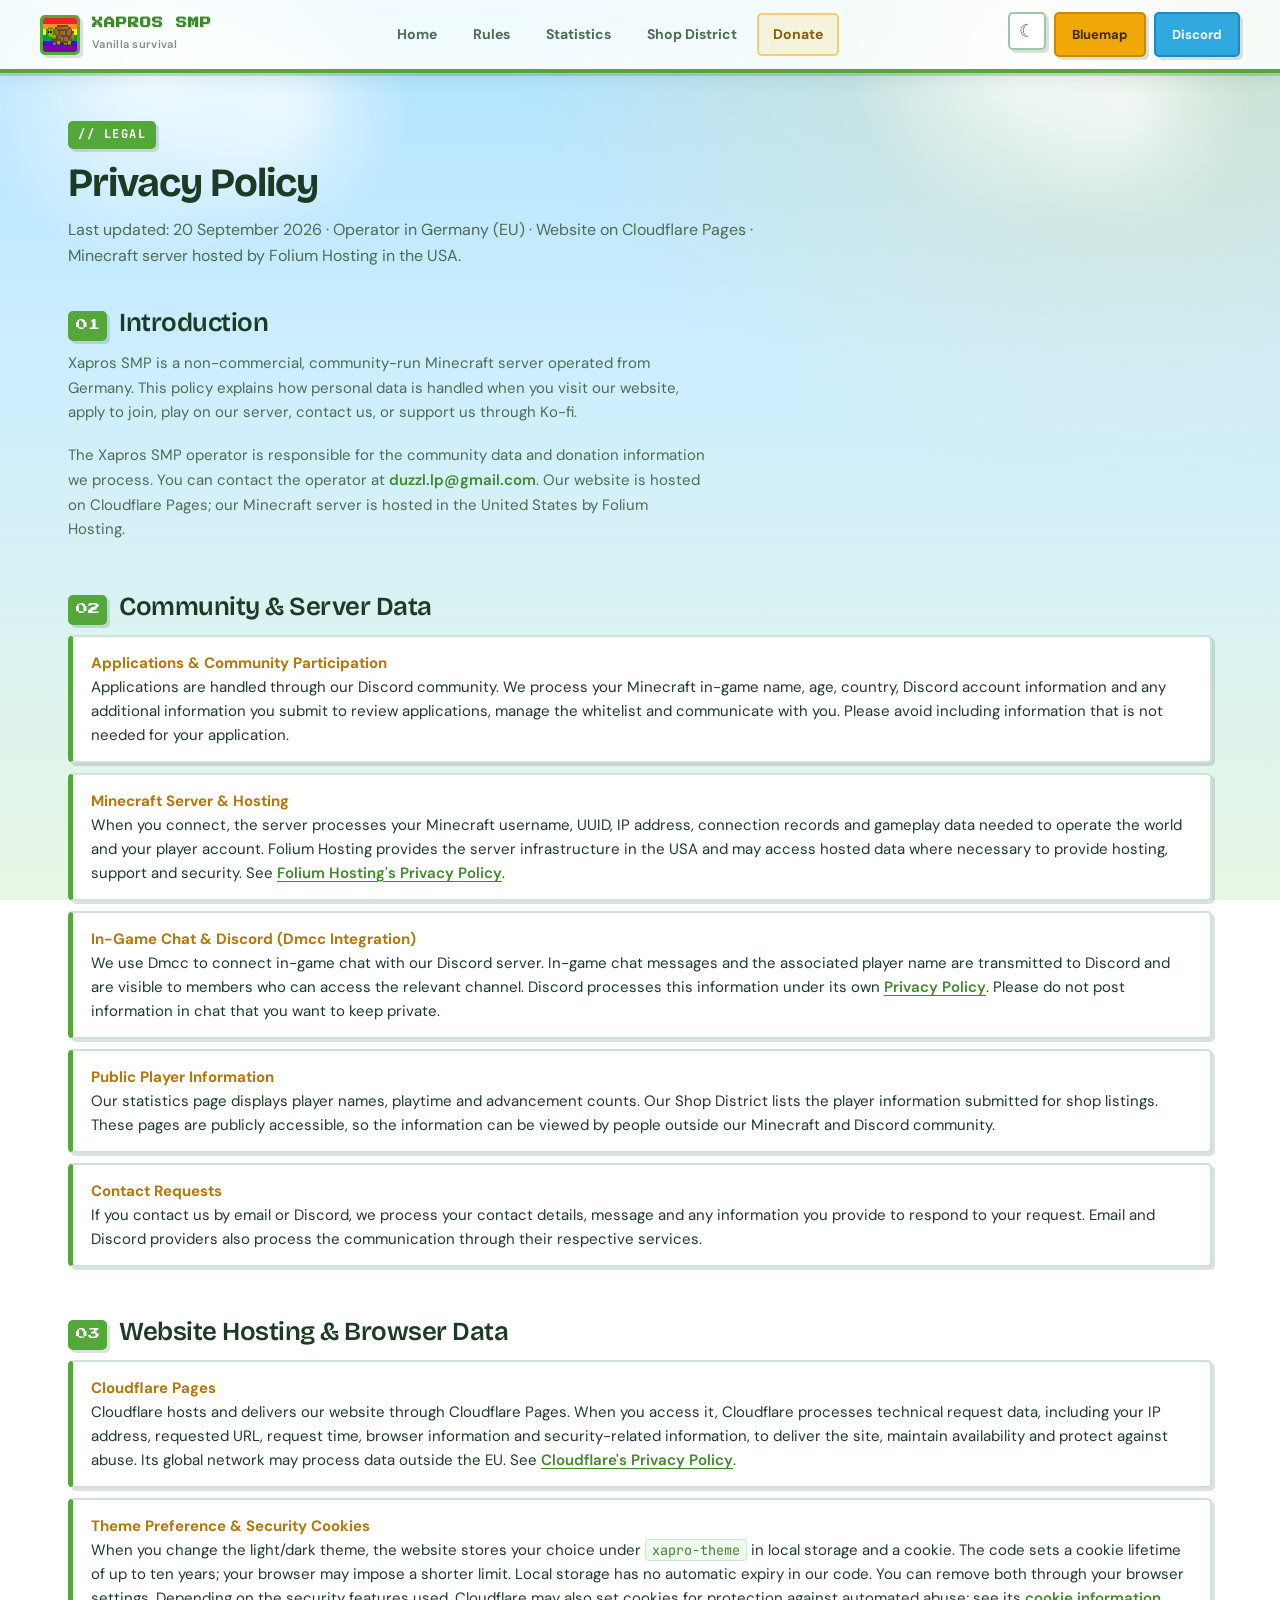
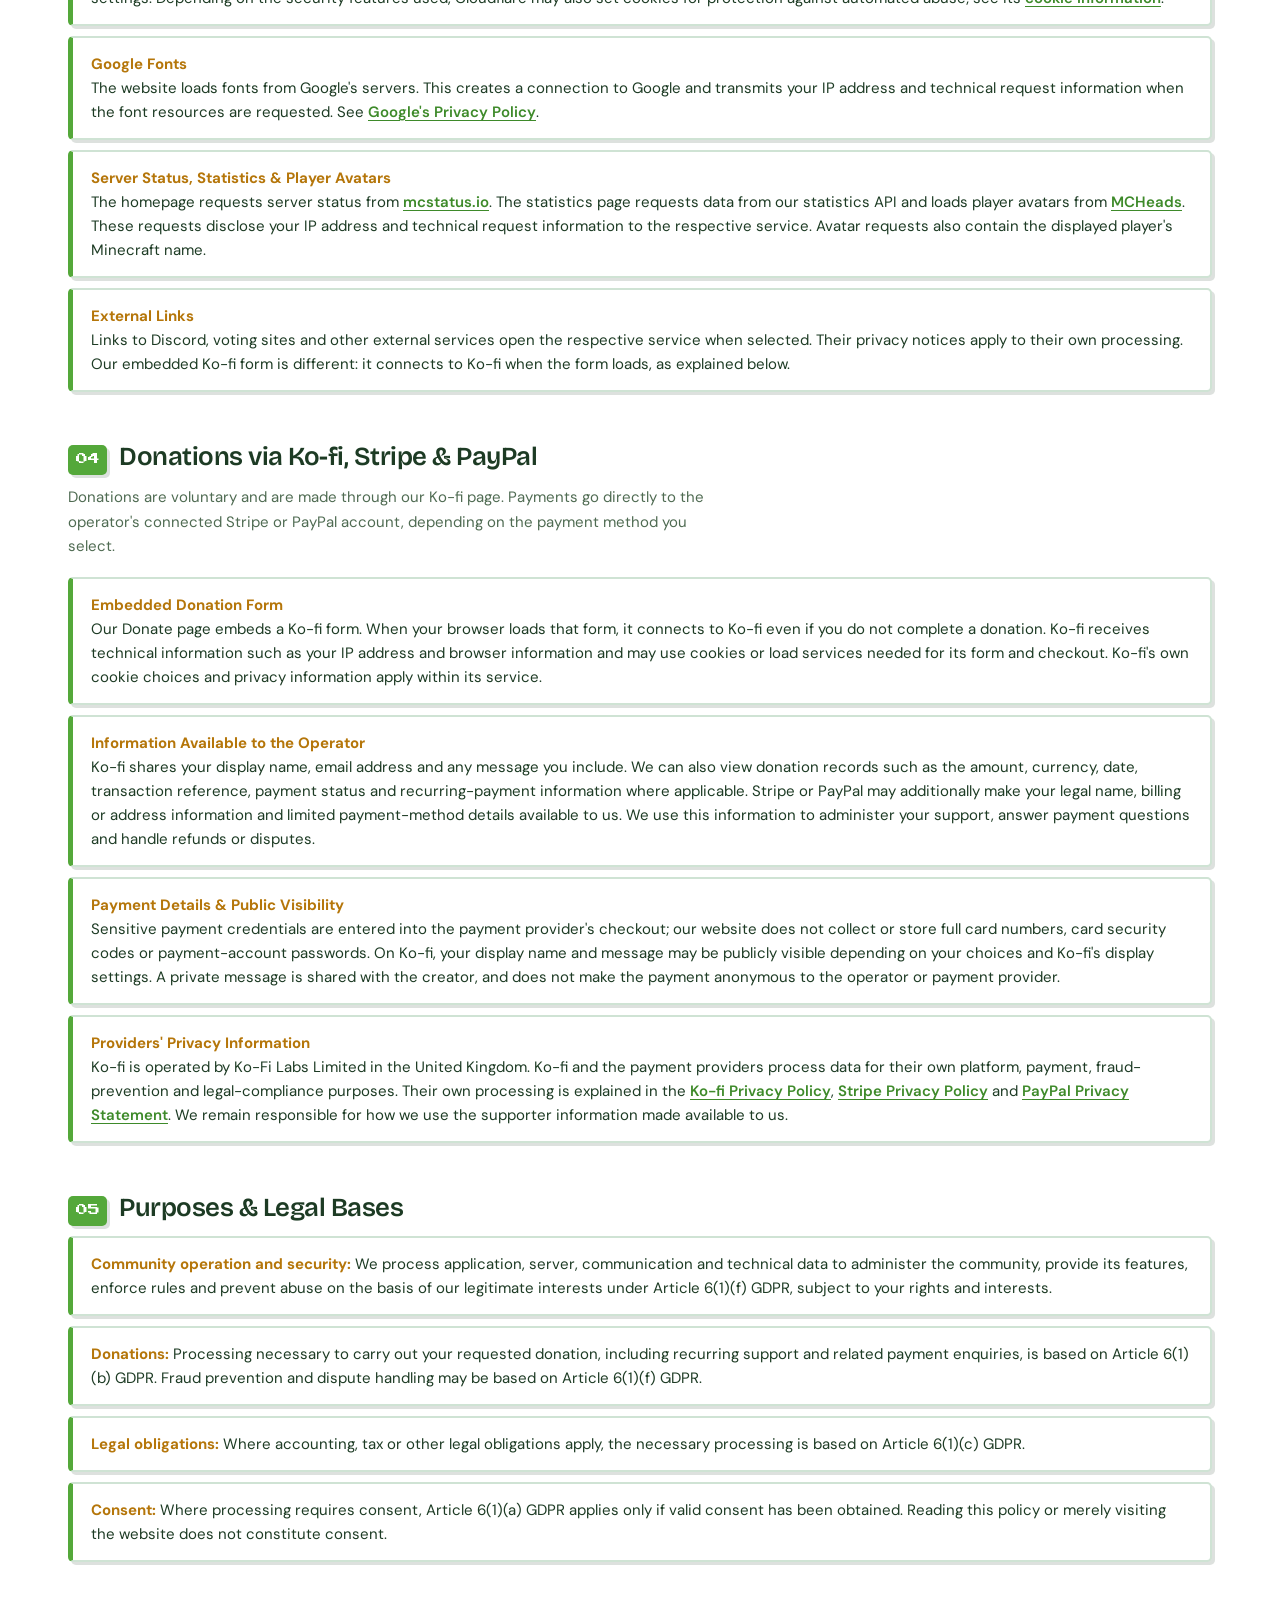
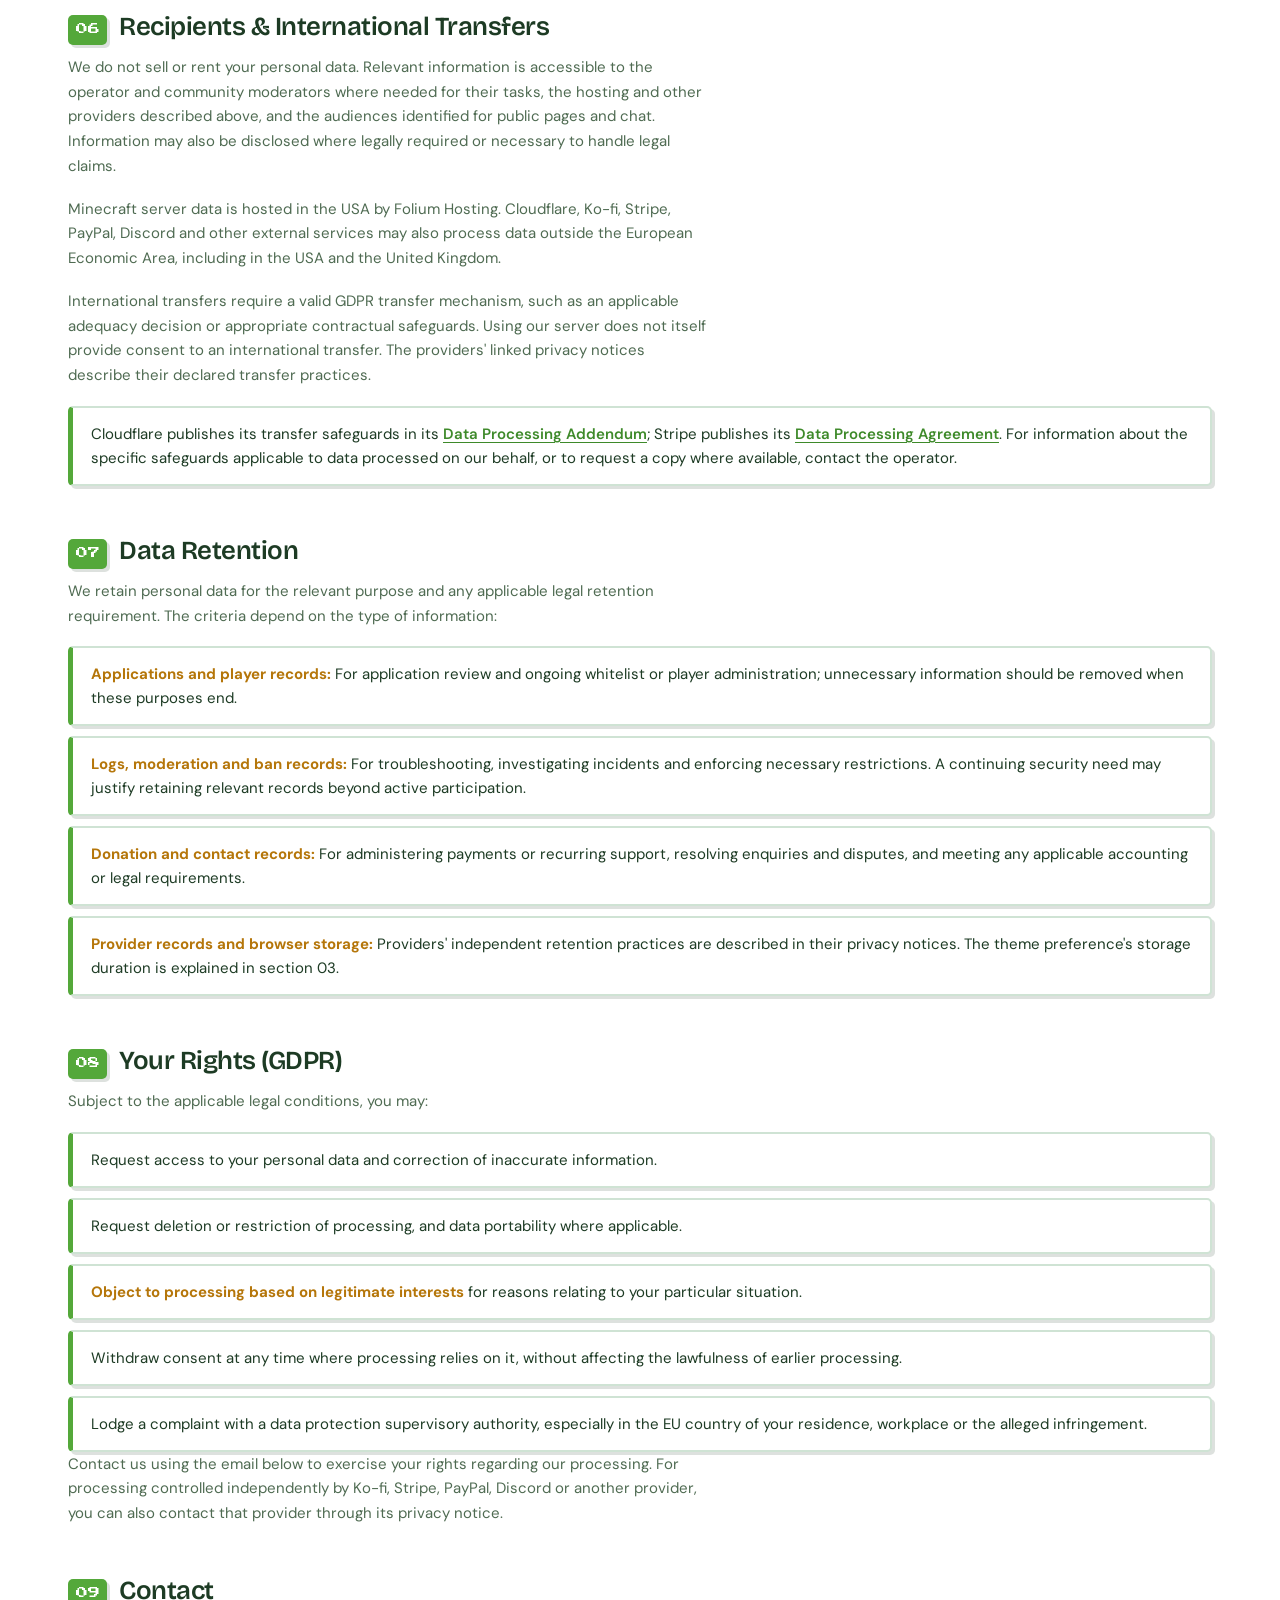
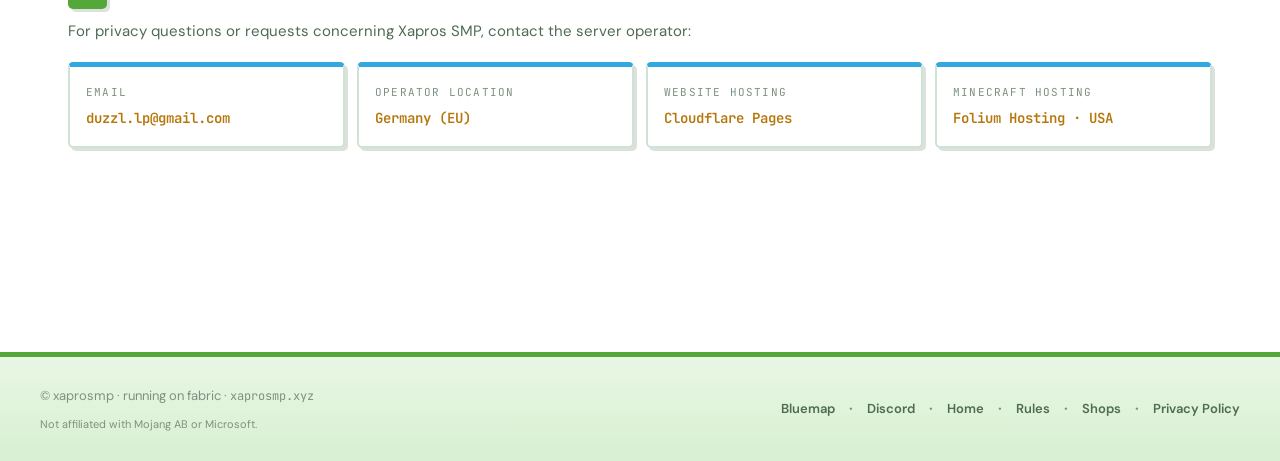
==== commit ad1051a6: "Update privacy policy for Ko-fi payments and current hosting" ====
--- a/privacy/index.html
+++ b/privacy/index.html
@@ -48,79 +48,137 @@
   <div class="section-head reveal">
     <div class="section-eyebrow">// legal</div>
     <h1 class="section-title">Privacy Policy</h1>
-    <p class="section-sub">Effective Date: 26 May 2026 · Operator located in Germany (EU) · Server infrastructure hosted in the USA.</p>
+    <p class="section-sub">Last updated: 20 September 2026 · Operator in Germany (EU) · Website on Cloudflare Pages · Minecraft server hosted by Folium Hosting in the USA.</p>
   </div>
 
   <section class="rules-section reveal">
     <h2><span class="num">01</span> Introduction</h2>
-    <p class="lede">Welcome to Xapros SMP. We are a non-commercial, community-driven Minecraft server operated from Germany, with server infrastructure hosted in the United States. We respect your privacy and are committed to protecting the personal information you share with us while playing on our server, applying to join our community, or visiting our website (<code class="inline-code">https://web.xaprosmp.xyz</code>).</p>
-  </section>
-
-  <section class="rules-section reveal">
-    <h2><span class="num">02</span> Data We Collect and How We Collect It</h2>
-    <p class="lede">We aim to collect only the minimum amount of data required to run our server, manage our whitelist, and keep our community safe.</p>
-
-    <ul class="rules-list">
-      <li>
-        <strong>Application Data</strong><br>
-        To join Xapros SMP, you must submit an application. We collect the data you provide during this process, which includes your Minecraft In-Game Name (IGN), age, country of origin, and any additional information you voluntarily choose to share with us.
-      </li>
-      <li>
-        <strong>Minecraft Server &amp; Chat Data (Dmcc Integration)</strong><br>
-        When you connect to our Minecraft server (hosted in the USA), we automatically log necessary technical data, including your Minecraft Username, UUID (Universally Unique Identifier), and IP address.
-        <br><br>
-        <span class="warn" style="display:inline-block;margin-top:4px"><strong>Important:</strong> We use the Dmcc plugin, which links our in-game chat with our Discord server. This means that anything you type in the in-game chat will be transmitted to and displayed on Discord, making it subject to Discord's data processing and privacy terms.</span>
-      </li>
-      <li>
-        <strong>Website Data</strong><br>
-        Our website is hosted on Namecheap and secured via HTTPS. We do not use tracking cookies, analytics, or actively collect personal data on this site. Standard server access logs (such as your IP address) may be temporarily collected automatically by Namecheap for security and stability purposes.
-      </li>
-      <li>
-        <strong>Donations (Third-Party Processing)</strong><br>
-        All donations are handled independently by a trusted partner located in the United States via PayPal. The server operator in Germany does not receive, process, or store your real name, payment details, billing address, or any financial data. All payment processing is subject to PayPal's Privacy Policy.
-      </li>
-    </ul>
-  </section>
-
-  <section class="rules-section reveal">
-    <h2><span class="num">03</span> How We Use Your Data</h2>
-    <p class="lede">We use the collected data exclusively for the following purposes:</p>
-    <ul class="rules-list">
-      <li>To review your application and manage the server whitelist.</li>
-      <li>To allow you to connect to and play on the Minecraft server.</li>
-      <li>To relay in-game communication to our Discord community via the Dmcc plugin.</li>
-      <li>To enforce our server rules (e.g., banning users who violate rules via IP or UUID) and maintain server security.</li>
-    </ul>
-  </section>
-
-  <section class="rules-section reveal">
-    <h2><span class="num">04</span> Data Sharing and Disclosure</h2>
-    <p class="lede">We do not sell, rent, or trade your personal information. Your data is only shared with third-party service providers to the extent necessary to run the server:</p>
-    <ul class="rules-list">
-      <li>Our server hosting provider in the USA.</li>
-      <li>Discord, via the Dmcc chat integration plugin.</li>
-      <li>PayPal (indirectly via our US partner), if you choose to donate.</li>
-    </ul>
-  </section>
-
-  <section class="rules-section reveal">
-    <h2><span class="num">05</span> International Data Transfers</h2>
-    <p class="lede">Because the server operator is located in Germany (EU) but the hosting infrastructure, donation partner, and integrated services (Discord/PayPal) are based in or route data through the United States, your data will be transferred to and processed in the USA. By applying to or playing on our server, you acknowledge and consent to this cross-border transfer.</p>
-  </section>
-
-  <section class="rules-section reveal">
-    <h2><span class="num">06</span> Your Rights (GDPR)</h2>
-    <p class="lede">Because the operator is based in the European Union, you are protected by the General Data Protection Regulation (GDPR). You have the right to:</p>
-    <ul class="rules-list">
-      <li>Request <strong>access</strong> to the personal data we hold about you (such as your application details).</li>
-      <li>Request <strong>correction</strong> of incorrect data.</li>
-      <li>Request the <strong>deletion</strong> of your data, provided it does not conflict with our legitimate interest to maintain server security (e.g., keeping malicious users on a ban list).</li>
-    </ul>
-  </section>
-
-  <section class="rules-section reveal">
-    <h2><span class="num">07</span> Contact Us</h2>
-    <p class="lede">If you have any questions about this Privacy Policy or wish to exercise your data rights, please contact the server operator at:</p>
+    <p class="lede">Xapros SMP is a non-commercial, community-run Minecraft server operated from Germany. This policy explains how personal data is handled when you visit our website, apply to join, play on our server, contact us, or support us through Ko-fi.</p>
+    <p class="lede">The Xapros SMP operator is responsible for the community data and donation information we process. You can contact the operator at <a href="mailto:duzzl.lp@gmail.com">duzzl.lp@gmail.com</a>. Our website is hosted on Cloudflare Pages; our Minecraft server is hosted in the United States by Folium Hosting.</p>
+  </section>
+
+  <section class="rules-section reveal">
+    <h2><span class="num">02</span> Community &amp; Server Data</h2>
+    <ul class="rules-list">
+      <li>
+        <strong>Applications &amp; Community Participation</strong><br>
+        Applications are handled through our Discord community. We process your Minecraft in-game name, age, country, Discord account information and any additional information you submit to review applications, manage the whitelist and communicate with you. Please avoid including information that is not needed for your application.
+      </li>
+      <li>
+        <strong>Minecraft Server &amp; Hosting</strong><br>
+        When you connect, the server processes your Minecraft username, UUID, IP address, connection records and gameplay data needed to operate the world and your player account. Folium Hosting provides the server infrastructure in the USA and may access hosted data where necessary to provide hosting, support and security. See <a href="https://foliumhosting.net/legal/privacy" target="_blank" rel="noopener noreferrer">Folium Hosting's Privacy Policy</a>.
+      </li>
+      <li>
+        <strong>In-Game Chat &amp; Discord (Dmcc Integration)</strong><br>
+        We use Dmcc to connect in-game chat with our Discord server. In-game chat messages and the associated player name are transmitted to Discord and are visible to members who can access the relevant channel. Discord processes this information under its own <a href="https://discord.com/privacy" target="_blank" rel="noopener noreferrer">Privacy Policy</a>. Please do not post information in chat that you want to keep private.
+      </li>
+      <li>
+        <strong>Public Player Information</strong><br>
+        Our statistics page displays player names, playtime and advancement counts. Our Shop District lists the player information submitted for shop listings. These pages are publicly accessible, so the information can be viewed by people outside our Minecraft and Discord community.
+      </li>
+      <li>
+        <strong>Contact Requests</strong><br>
+        If you contact us by email or Discord, we process your contact details, message and any information you provide to respond to your request. Email and Discord providers also process the communication through their respective services.
+      </li>
+    </ul>
+  </section>
+
+  <section class="rules-section reveal">
+    <h2><span class="num">03</span> Website Hosting &amp; Browser Data</h2>
+    <ul class="rules-list">
+      <li>
+        <strong>Cloudflare Pages</strong><br>
+        Cloudflare hosts and delivers our website through Cloudflare Pages. When you access it, Cloudflare processes technical request data, including your IP address, requested URL, request time, browser information and security-related information, to deliver the site, maintain availability and protect against abuse. Its global network may process data outside the EU. See <a href="https://www.cloudflare.com/privacypolicy/" target="_blank" rel="noopener noreferrer">Cloudflare's Privacy Policy</a>.
+      </li>
+      <li>
+        <strong>Theme Preference &amp; Security Cookies</strong><br>
+        When you change the light/dark theme, the website stores your choice under <code class="inline-code">xapro-theme</code> in local storage and a cookie. The code sets a cookie lifetime of up to ten years; your browser may impose a shorter limit. Local storage has no automatic expiry in our code. You can remove both through your browser settings. Depending on the security features used, Cloudflare may also set cookies for protection against automated abuse; see its <a href="https://developers.cloudflare.com/fundamentals/reference/policies-compliances/cloudflare-cookies/" target="_blank" rel="noopener noreferrer">cookie information</a>.
+      </li>
+      <li>
+        <strong>Google Fonts</strong><br>
+        The website loads fonts from Google's servers. This creates a connection to Google and transmits your IP address and technical request information when the font resources are requested. See <a href="https://policies.google.com/privacy" target="_blank" rel="noopener noreferrer">Google's Privacy Policy</a>.
+      </li>
+      <li>
+        <strong>Server Status, Statistics &amp; Player Avatars</strong><br>
+        The homepage requests server status from <a href="https://mcstatus.io/" target="_blank" rel="noopener noreferrer">mcstatus.io</a>. The statistics page requests data from our statistics API and loads player avatars from <a href="https://mc-heads.net/privacy" target="_blank" rel="noopener noreferrer">MCHeads</a>. These requests disclose your IP address and technical request information to the respective service. Avatar requests also contain the displayed player's Minecraft name.
+      </li>
+      <li>
+        <strong>External Links</strong><br>
+        Links to Discord, voting sites and other external services open the respective service when selected. Their privacy notices apply to their own processing. Our embedded Ko-fi form is different: it connects to Ko-fi when the form loads, as explained below.
+      </li>
+    </ul>
+  </section>
+
+  <section class="rules-section reveal">
+    <h2><span class="num">04</span> Donations via Ko-fi, Stripe &amp; PayPal</h2>
+    <p class="lede">Donations are voluntary and are made through our Ko-fi page. Payments go directly to the operator's connected Stripe or PayPal account, depending on the payment method you select.</p>
+    <ul class="rules-list">
+      <li>
+        <strong>Embedded Donation Form</strong><br>
+        Our Donate page embeds a Ko-fi form. When your browser loads that form, it connects to Ko-fi even if you do not complete a donation. Ko-fi receives technical information such as your IP address and browser information and may use cookies or load services needed for its form and checkout. Ko-fi's own cookie choices and privacy information apply within its service.
+      </li>
+      <li>
+        <strong>Information Available to the Operator</strong><br>
+        Ko-fi shares your display name, email address and any message you include. We can also view donation records such as the amount, currency, date, transaction reference, payment status and recurring-payment information where applicable. Stripe or PayPal may additionally make your legal name, billing or address information and limited payment-method details available to us. We use this information to administer your support, answer payment questions and handle refunds or disputes.
+      </li>
+      <li>
+        <strong>Payment Details &amp; Public Visibility</strong><br>
+        Sensitive payment credentials are entered into the payment provider's checkout; our website does not collect or store full card numbers, card security codes or payment-account passwords. On Ko-fi, your display name and message may be publicly visible depending on your choices and Ko-fi's display settings. A private message is shared with the creator, and does not make the payment anonymous to the operator or payment provider.
+      </li>
+      <li>
+        <strong>Providers' Privacy Information</strong><br>
+        Ko-fi is operated by Ko-Fi Labs Limited in the United Kingdom. Ko-fi and the payment providers process data for their own platform, payment, fraud-prevention and legal-compliance purposes. Their own processing is explained in the <a href="https://more.ko-fi.com/privacy" target="_blank" rel="noopener noreferrer">Ko-fi Privacy Policy</a>, <a href="https://stripe.com/privacy" target="_blank" rel="noopener noreferrer">Stripe Privacy Policy</a> and <a href="https://www.paypal.com/de/legalhub/paypal/privacy-full?locale.x=en-DE" target="_blank" rel="noopener noreferrer">PayPal Privacy Statement</a>. We remain responsible for how we use the supporter information made available to us.
+      </li>
+    </ul>
+  </section>
+
+  <section class="rules-section reveal">
+    <h2><span class="num">05</span> Purposes &amp; Legal Bases</h2>
+    <ul class="rules-list">
+      <li><strong>Community operation and security:</strong> We process application, server, communication and technical data to administer the community, provide its features, enforce rules and prevent abuse on the basis of our legitimate interests under Article 6(1)(f) GDPR, subject to your rights and interests.</li>
+      <li><strong>Donations:</strong> Processing necessary to carry out your requested donation, including recurring support and related payment enquiries, is based on Article 6(1)(b) GDPR. Fraud prevention and dispute handling may be based on Article 6(1)(f) GDPR.</li>
+      <li><strong>Legal obligations:</strong> Where accounting, tax or other legal obligations apply, the necessary processing is based on Article 6(1)(c) GDPR.</li>
+      <li><strong>Consent:</strong> Where processing requires consent, Article 6(1)(a) GDPR applies only if valid consent has been obtained. Reading this policy or merely visiting the website does not constitute consent.</li>
+    </ul>
+  </section>
+
+  <section class="rules-section reveal">
+    <h2><span class="num">06</span> Recipients &amp; International Transfers</h2>
+    <p class="lede">We do not sell or rent your personal data. Relevant information is accessible to the operator and community moderators where needed for their tasks, the hosting and other providers described above, and the audiences identified for public pages and chat. Information may also be disclosed where legally required or necessary to handle legal claims.</p>
+    <p class="lede">Minecraft server data is hosted in the USA by Folium Hosting. Cloudflare, Ko-fi, Stripe, PayPal, Discord and other external services may also process data outside the European Economic Area, including in the USA and the United Kingdom.</p>
+    <p class="lede">International transfers require a valid GDPR transfer mechanism, such as an applicable adequacy decision or appropriate contractual safeguards. Using our server does not itself provide consent to an international transfer. The providers' linked privacy notices describe their declared transfer practices.</p>
+    <ul class="rules-list">
+      <li>Cloudflare publishes its transfer safeguards in its <a href="https://www.cloudflare.com/cloudflare-customer-dpa/" target="_blank" rel="noopener noreferrer">Data Processing Addendum</a>; Stripe publishes its <a href="https://stripe.com/legal/dpa" target="_blank" rel="noopener noreferrer">Data Processing Agreement</a>. For information about the specific safeguards applicable to data processed on our behalf, or to request a copy where available, contact the operator.</li>
+    </ul>
+  </section>
+
+  <section class="rules-section reveal">
+    <h2><span class="num">07</span> Data Retention</h2>
+    <p class="lede">We retain personal data for the relevant purpose and any applicable legal retention requirement. The criteria depend on the type of information:</p>
+    <ul class="rules-list">
+      <li><strong>Applications and player records:</strong> For application review and ongoing whitelist or player administration; unnecessary information should be removed when these purposes end.</li>
+      <li><strong>Logs, moderation and ban records:</strong> For troubleshooting, investigating incidents and enforcing necessary restrictions. A continuing security need may justify retaining relevant records beyond active participation.</li>
+      <li><strong>Donation and contact records:</strong> For administering payments or recurring support, resolving enquiries and disputes, and meeting any applicable accounting or legal requirements.</li>
+      <li><strong>Provider records and browser storage:</strong> Providers' independent retention practices are described in their privacy notices. The theme preference's storage duration is explained in section 03.</li>
+    </ul>
+  </section>
+
+  <section class="rules-section reveal">
+    <h2><span class="num">08</span> Your Rights (GDPR)</h2>
+    <p class="lede">Subject to the applicable legal conditions, you may:</p>
+    <ul class="rules-list">
+      <li>Request access to your personal data and correction of inaccurate information.</li>
+      <li>Request deletion or restriction of processing, and data portability where applicable.</li>
+      <li><strong>Object to processing based on legitimate interests</strong> for reasons relating to your particular situation.</li>
+      <li>Withdraw consent at any time where processing relies on it, without affecting the lawfulness of earlier processing.</li>
+      <li>Lodge a complaint with a data protection supervisory authority, especially in the EU country of your residence, workplace or the alleged infringement.</li>
+    </ul>
+    <p class="lede">Contact us using the email below to exercise your rights regarding our processing. For processing controlled independently by Ko-fi, Stripe, PayPal, Discord or another provider, you can also contact that provider through its privacy notice.</p>
+  </section>
+
+  <section class="rules-section reveal">
+    <h2><span class="num">09</span> Contact</h2>
+    <p class="lede">For privacy questions or requests concerning Xapros SMP, contact the server operator:</p>
     <ul class="info-grid">
       <li class="info-card">
         <div class="key">Email</div>
@@ -131,8 +189,12 @@
         <div class="val">Germany (EU)</div>
       </li>
       <li class="info-card">
-        <div class="key">Server hosting</div>
-        <div class="val">United States</div>
+        <div class="key">Website hosting</div>
+        <div class="val">Cloudflare Pages</div>
+      </li>
+      <li class="info-card">
+        <div class="key">Minecraft hosting</div>
+        <div class="val">Folium Hosting · USA</div>
       </li>
     </ul>
   </section>
